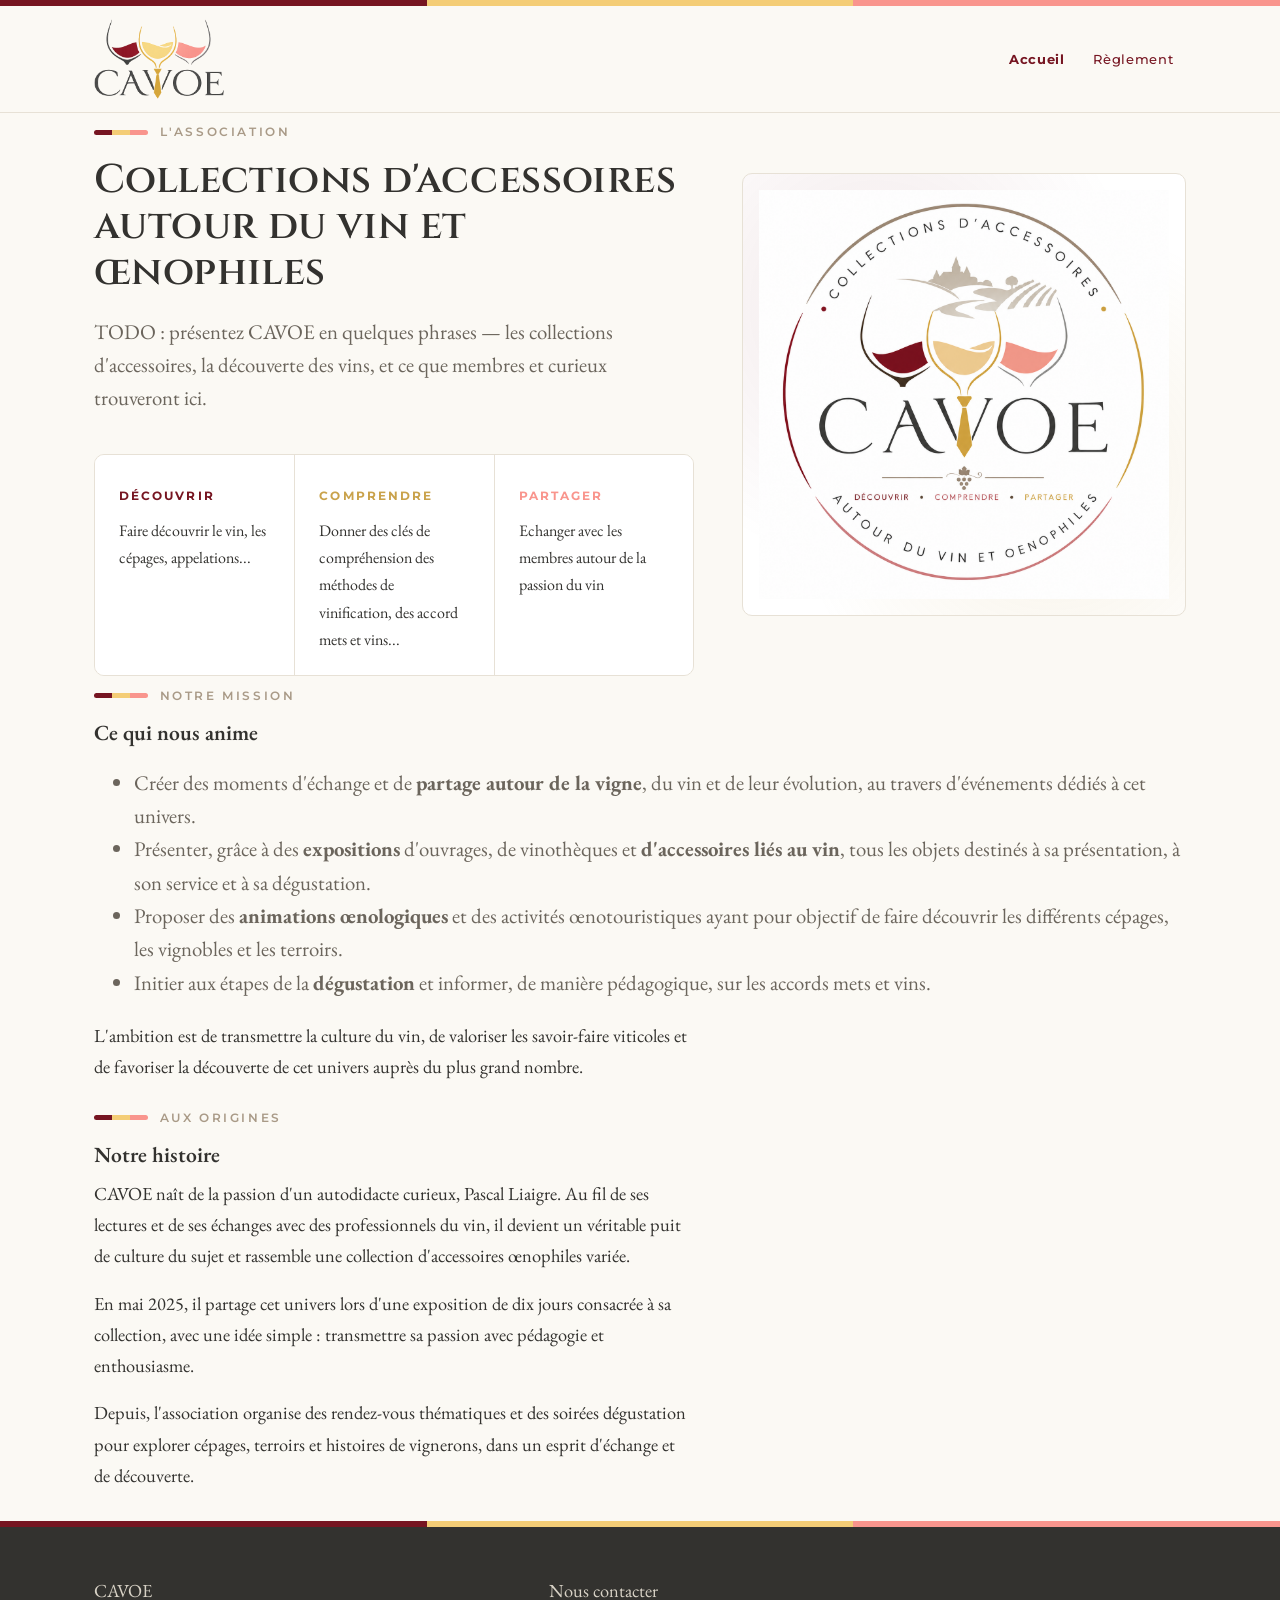
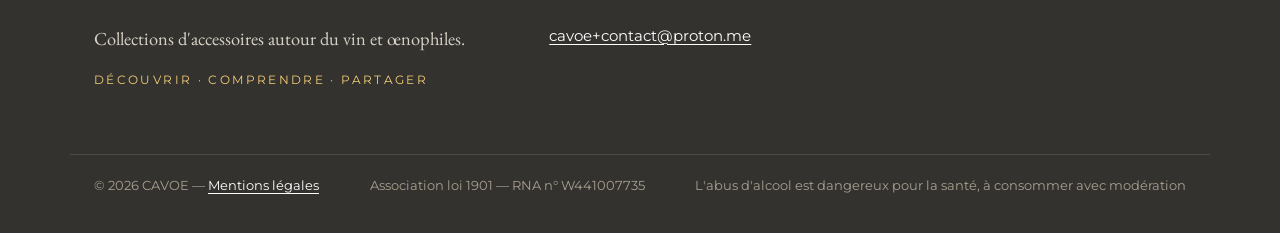
==== index.html @ 1772d5da "Créations pages principales" ====
<!DOCTYPE html>
<html lang="fr">
<head>
    <meta charset="UTF-8">
    <meta name="viewport" content="width=device-width, initial-scale=1.0">
    <!-- TODO : titre affiché dans l'onglet du navigateur -->
    <title>Accueil — CAVOE</title>
    <!-- TODO : description pour Google (150-160 caractères) -->
    <meta name="description" content="TODO : courte description de l'association.">

    <link rel="preconnect" href="https://fonts.googleapis.com">
    <link rel="preconnect" href="https://fonts.gstatic.com" crossorigin>
    <link href="https://fonts.googleapis.com/css2?family=Cinzel:wght@500;600;700&family=EB+Garamond:ital,wght@0,400;0,500;0,600;1,400&family=Montserrat:wght@500;600;700&display=swap" rel="stylesheet">
    <link rel="stylesheet" href="style.css">
</head>
<body>

<!-- En-tête injecté automatiquement (voir script.js) -->
<div id="site-header"></div>

<main>

    <!-- ============================ HERO ============================ -->
    <section class="hero">
        <div class="wrap hero__inner">
            <div>
                <span class="eyebrow">L'association</span>
                <h1>Collections d'accessoires autour du vin et œnophiles</h1>
                <p class="lead">
                    TODO : présentez CAVOE en quelques phrases — les collections
                    d'accessoires, la découverte des vins, et ce que membres et curieux
                    trouveront ici.
                </p>

                <!-- Triptyque de valeur : Découvrir · Comprendre · Partager -->
                <div class="triptych">
                    <div>
                        <span class="k">Découvrir</span>
                        <p>Faire découvrir le vin, les cépages, appelations...</p>
                    </div>
                    <div>
                        <span class="k">Comprendre</span>
                        <p>Donner des clés de compréhension des méthodes de vinification, des accord mets et vins...</p>
                    </div>
                    <div>
                        <span class="k">Partager</span>
                        <p>Echanger avec les membres autour de la passion du vin</p>
                    </div>
                </div>
            </div>
            <div class="hero__media"><img src="assets/logo-cavoe.png" alt=""></div>
        </div>
    </section>

    <!-- ========================= MISSION ========================= -->
    <section class="section">
        <div class="wrap">
            <span class="eyebrow">Notre mission</span>
            <h2>Ce qui nous anime</h2>
            <ul class="lead">
                <li>Créer des moments d'échange et de <strong>partage autour de la vigne</strong>, du vin et de leur évolution, au travers d'événements dédiés à cet univers.</li>
                <li>Présenter, grâce à des <strong>expositions</strong> d'ouvrages, de vinothèques et <strong>d'accessoires liés au vin</strong>, tous les objets destinés à sa présentation, à son service et à sa dégustation.</li>
                <li>Proposer des <strong>animations œnologiques</strong> et des activités œnotouristiques ayant pour objectif de faire découvrir les différents cépages, les vignobles et les terroirs.</li>
                <li>Initier aux étapes de la <strong>dégustation</strong> et informer, de manière pédagogique, sur les accords mets et vins.</li>
            </ul>
            <p>L'ambition est de transmettre la culture du vin, de valoriser les savoir-faire viticoles et de favoriser la découverte de cet univers auprès du plus grand nombre.</p>
        </div>
    </section>

    <!-- ========================= HISTOIRE ========================= -->
    <section class="section">
        <div class="wrap">
            <span class="eyebrow">Aux origines</span>
            <h2>Notre histoire</h2>
            <p>
                CAVOE naît de la passion d'un autodidacte curieux, Pascal Liaigre. Au fil de ses lectures
                et de ses échanges avec des professionnels du vin, il devient un véritable puit de culture du sujet
                et rassemble une collection d'accessoires œnophiles variée.
            </p>
            <p>
                En mai 2025, il partage cet univers lors d'une exposition de dix jours consacrée à sa
                collection, avec une idée simple : transmettre sa passion avec pédagogie et enthousiasme.
            </p>
            <p>
                Depuis, l'association organise des rendez-vous
                thématiques et des soirées dégustation pour explorer cépages, terroirs et histoires de
                vignerons, dans un esprit d'échange et de découverte.
            </p>
        </div>
    </section>

</main>

<div id="site-footer"></div>

<script src="script.js"></script>
</body>
</html>
---- style.css ----
/* =========================================================================
   CAVOE — Collections d'Accessoires autour du Vin Et Œnophiles
   Direction artistique issue du logo : palette des trois vins
   (bordeaux · rosé · blanc doré), serif classique, fond crème.
   -------------------------------------------------------------------------
   Tout part des variables ci-dessous (:root).
   ========================================================================= */

:root {
    /* ---- Couleurs de marque --------------------------------------------- */
    --wine:      #761521;   /* bordeaux — accent principal        */
    --wine-deep: #5c1019;   /* bordeaux foncé (survols)           */
    --rose:      #f9958d;   /* rosé — secondaire                  */
    --gold:      #c9a24b;   /* blanc doré — tertiaire             */
    --gold-soft: #f4cd76;   /* doré clair (décoratif)             */
    --taupe:     #a99a87;   /* greige des coteaux / texte discret */

    --ink:       #33322f;   /* charbon — texte principal          */
    --ink-soft:  #6b655c;   /* texte secondaire                   */
    --bg:        #fbf9f4;   /* crème doux (fond)                  */
    --surface:   #ffffff;   /* cartes, encadrés                   */
    --line:      #e7e1d6;   /* traits, bordures                   */

    --accent:     var(--wine);  /* alias : couleur d'action        */
    --accent-ink: #fdf7ec;      /* texte posé SUR le bordeaux       */

    /* ---- Typographie ---------------------------------------------------- */
    --font-display: "Cinzel", Georgia, serif;              /* titres (capitales romaines) */
    --font-body:    "EB Garamond", Georgia, serif;         /* corps de texte              */
    --font-ui:      "Montserrat", system-ui, sans-serif;   /* labels, boutons, menu       */

    /* ---- Mise en page --------------------------------------------------- */
    --maxw:   1140px;
    --gutter: 1.5rem;
    --radius: 10px;
    --shadow: 0 1px 2px rgba(51,50,47,.05), 0 10px 30px rgba(51,50,47,.07);

    /* Dégradé « trois vins » — motif signature */
    --triad: linear-gradient(90deg, var(--wine) 0 33.33%, var(--gold-soft) 33.33% 66.66%, var(--rose) 66.66% 100%);
}

/* -------------------------------------------------------------------------
   Base
   ------------------------------------------------------------------------- */
*, *::before, *::after { box-sizing: border-box; }
html { scroll-behavior: smooth; }

body {
    margin: 0;
    font-family: var(--font-body);
    font-size: 1.15rem;
    line-height: 1.7;
    color: var(--ink);
    background: var(--bg);
    -webkit-font-smoothing: antialiased;
}

h1, h2, h3, h4 {
    font-family: var(--font-display);
    line-height: 1.15;
    color: var(--ink);
    font-weight: 600;
    margin: 0 0 .5em;
}
h1 { font-size: clamp(1.7rem, 3.2vw, 2.5rem); letter-spacing: .01em; }
h2 { font-size: 1.35rem; font-family: var(--font-body); font-weight: 600; }
h3 { font-size: 1.0rem; font-family: var(--font-body); font-weight: 400; }

p { margin: 0 0 1rem; max-width: 66ch; }

a { color: var(--wine); text-decoration-thickness: 1px; text-underline-offset: 3px; }
a:hover { color: var(--ink); }

img { max-width: 100%; height: auto; display: block; }

:focus-visible { outline: 3px solid var(--gold); outline-offset: 2px; border-radius: 3px; }

/* -------------------------------------------------------------------------
   Structure
   ------------------------------------------------------------------------- */
.wrap { width: 100%; max-width: var(--maxw); margin-inline: auto; padding-inline: var(--gutter); }

.section { padding-block: clamp(3rem, 0, 5.5rem); }
.section--tint { background: var(--surface); border-block: 1px solid var(--line); }

/* Étiquette « eyebrow » — porte le motif tricolore des trois vins */
.eyebrow {
    display: inline-flex; align-items: center; gap: .7rem;
    font-family: var(--font-ui);
    font-size: .74rem;
    font-weight: 600;
    letter-spacing: .22em;
    text-transform: uppercase;
    color: var(--taupe);
    margin-bottom: .9rem;
}
.eyebrow::before {
    content: "";
    width: 3.4rem; height: 5px; border-radius: 3px;
    background: var(--triad);
}

.lead {
    font-size: 1.3rem; line-height: 1.6;
    color: var(--ink-soft);
}

/* Boutons */
.btn {
    display: inline-block;
    font-family: var(--font-ui);
    font-weight: 600; font-size: .82rem;
    letter-spacing: .1em; text-transform: uppercase;
    padding: .8rem 1.5rem;
    border-radius: 2px;              /* coins nets, plus « étiquette de vin » */
    border: 1.5px solid transparent;
    cursor: pointer;
    transition: transform .12s ease, background .2s ease, color .2s ease;
    text-decoration: none;
}
.btn:hover { transform: translateY(-2px); }
.btn--primary { background: var(--wine); color: var(--accent-ink); }
.btn--primary:hover { background: var(--wine-deep); color: var(--accent-ink); }
.btn--ghost { background: transparent; color: var(--ink); border-color: var(--ink); }
.btn--ghost:hover { background: var(--ink); color: var(--bg); }

/* Grilles */
.grid { display: grid; gap: 1.5rem; }
.grid--3 { grid-template-columns: repeat(3, 1fr); }
.grid--2 { grid-template-columns: repeat(2, 1fr); }

.card {
    background: var(--surface);
    border: 1px solid var(--line);
    border-radius: var(--radius);
    padding: 1.75rem;
    box-shadow: var(--shadow);
    position: relative;
}
/* filet doré en haut de carte, discret */
.card::before {
    content: ""; position: absolute; inset: 0 0 auto 0; height: 3px;
    border-radius: var(--radius) var(--radius) 0 0;
    background: var(--gold-soft); opacity: .0; transition: opacity .2s;
}
.card:hover::before { opacity: 1; }
.card h3 { margin-top: .25rem; }
.card p:last-child { margin-bottom: 0; }

/* Marqueur d'aide « à compléter » */
.todo {
    display: inline-block;
    font-family: var(--font-ui);
    font-size: .72rem; font-weight: 600; letter-spacing: .04em;
    color: var(--wine);
    background: #f6e7e4;
    border: 1px dashed var(--rose);
    border-radius: 4px; padding: .15rem .55rem;
}

/* -------------------------------------------------------------------------
   En-tête / navigation
   ------------------------------------------------------------------------- */
.site-header {
    position: sticky; top: 0; z-index: 50;
    background: color-mix(in srgb, var(--bg) 90%, transparent);
    backdrop-filter: blur(8px);
    border-bottom: 1px solid var(--line);
}
.site-header::before { content: ""; display: block; height: 6px; background: var(--triad); }

.nav { display: flex; align-items: center; justify-content: space-between; gap: 1rem; padding-block: .8rem; }

.brand { display: flex; align-items: center; gap: .7rem; text-decoration: none; }
.brand img { height: 80px }
.brand__name {
    font-family: var(--font-display); font-weight: 700; font-size: 1.4rem;
    letter-spacing: .14em; color: var(--ink);
}

.nav__links { display: flex; align-items: center; gap: .2rem; list-style: none; margin: 0; padding: 0; }
.nav__links a {
    display: block;
    font-family: var(--font-ui); font-size: .82rem; font-weight: 500;
    letter-spacing: .05em;
    text-decoration: none;
    padding: .5rem .8rem; border-radius: 4px;
}
.nav__links a:hover { color: var(--wine); }
.nav__links a[aria-current="page"] { color: var(--wine); font-weight: 700; }
.nav__cta { margin-left: .5rem; }

.nav__toggle {
    display: none;
    font-family: var(--font-ui); font-size: .8rem; letter-spacing: .08em;
    background: transparent; border: 1px solid var(--line);
    border-radius: 4px; padding: .55rem .8rem; cursor: pointer; color: var(--ink);
}

/* -------------------------------------------------------------------------
   Hero
   ------------------------------------------------------------------------- */
.hero__inner { display: grid; grid-template-columns: 1.15fr .85fr; gap: 3rem; align-items: center; }
.hero__actions { display: flex; flex-wrap: wrap; gap: .8rem; margin-top: 1.8rem; }
.hero__media {
    aspect-ratio: 4 / 3;
    background:
            radial-gradient(circle at 30% 30%, rgba(118,21,33,.10), transparent 60%),
            radial-gradient(circle at 70% 70%, rgba(201,162,75,.14), transparent 60%),
            var(--surface);
    border: 1px solid var(--line);
    border-radius: var(--radius);
    display: grid; place-items: center; text-align: center; padding: 1rem;
    color: var(--ink-soft);
}

/* Triptyque Découvrir · Comprendre · Partager */
.triptych { display: grid; grid-template-columns: repeat(3, 1fr); gap: 0; margin-top: 2.5rem; border: 1px solid var(--line); border-radius: var(--radius); overflow: hidden; }
.triptych > div { padding: 1.4rem 1.5rem; background: var(--surface); border-left: 1px solid var(--line); }
.triptych > div:first-child { border-left: 0; }
.triptych .k {
    font-family: var(--font-ui); font-size: .72rem; font-weight: 700;
    letter-spacing: .18em; text-transform: uppercase;
}
.triptych > div:nth-child(1) .k { color: var(--wine); }
.triptych > div:nth-child(2) .k { color: var(--gold); }
.triptych > div:nth-child(3) .k { color: var(--rose); }
.triptych p { margin: .5rem 0 0; font-size: 1rem; }

/* Bandeau de chiffres clés */
.stats { display: grid; grid-template-columns: repeat(3, 1fr); gap: 1.5rem; }
.stat__num { font-family: var(--font-display); font-size: 2.8rem; font-weight: 700; color: var(--wine); }
.stat__label { font-family: var(--font-ui); font-size: .78rem; letter-spacing: .12em; text-transform: uppercase; color: var(--ink-soft); }

/* -------------------------------------------------------------------------
   En-tête de page interne
   ------------------------------------------------------------------------- */
.page-head { padding-block: clamp(2.5rem, 3vw, 4rem) 0; }
.page-head p.lead { margin-top: .5rem; }
.crumbs { font-family: var(--font-ui); font-size: .8rem; letter-spacing: .06em; color: var(--taupe); margin-bottom: 1rem; text-transform: uppercase; }
.crumbs a { color: var(--taupe); }

/* -------------------------------------------------------------------------
   Actualités / agenda
   ------------------------------------------------------------------------- */
.news { list-style: none; margin: 0; padding: 0; display: grid; gap: 1rem; }
.news__item {
    display: grid; grid-template-columns: 130px 1fr; gap: 1.5rem;
    padding: 1.4rem; background: var(--surface);
    border: 1px solid var(--line); border-radius: var(--radius);
}
.news__date { font-family: var(--font-display); font-weight: 700; color: var(--wine); }
.news__item h3 { margin: 0 0 .35rem; }

/* -------------------------------------------------------------------------
   Formulaires
   ------------------------------------------------------------------------- */
.form { display: grid; gap: 1.1rem; max-width: 560px; }
.field { display: grid; gap: .35rem; }
.field label { font-family: var(--font-ui); font-weight: 600; font-size: .82rem; letter-spacing: .04em; }
.field input, .field textarea, .field select {
    font-family: var(--font-body); font-size: 1.05rem;
    padding: .7rem .85rem;
    border: 1px solid var(--line); border-radius: 6px;
    background: var(--surface); color: var(--ink);
}
.field input:focus, .field textarea:focus, .field select:focus { border-color: var(--wine); outline: none; }
.field textarea { min-height: 130px; resize: vertical; }
.field--hint { font-family: var(--font-ui); font-size: .8rem; color: var(--ink-soft); }

/* Encadré de mise en garde (règlement, avertissements) */
.notice {
    border-left: 4px solid var(--wine);
    background: #f6ecec;
    padding: 1.1rem 1.35rem;
    border-radius: 0 var(--radius) var(--radius) 0;
    margin: 1.6rem 0;
}
.notice p:last-child { margin-bottom: 0; }
.notice--gold { border-left-color: var(--gold); background: #fbf3df; }

/* Articles de règlement */
.article { margin-top: 2.5rem; }
.article > h2 { padding-bottom: .4rem; border-bottom: 1px solid var(--line); }

/* -------------------------------------------------------------------------
   Pied de page
   ------------------------------------------------------------------------- */
.site-footer { background: var(--ink); color: #d8d2c6; margin-top: 30px }
.site-footer::before { content: ""; display: block; height: 6px; background: var(--triad); }
.site-footer a { color: #fff; }
.footer__grid { display: grid; grid-template-columns: 1.4fr 1fr 1fr; gap: 2rem; padding-block: 3rem; }
.footer__grid h4 { color: #fff; font-family: var(--font-ui); font-size: .78rem; letter-spacing: .14em; text-transform: uppercase; }
.footer__grid ul { list-style: none; margin: 0; padding: 0; display: grid; gap: .4rem; font-family: var(--font-ui); font-size: .95rem; }
.footer__tagline { font-family: var(--font-ui); font-size: .74rem; letter-spacing: .2em; text-transform: uppercase; color: var(--gold-soft); margin-top: .6rem; }
.footer__bottom {
    border-top: 1px solid rgba(255,255,255,.12);
    padding-block: 1.25rem; font-family: var(--font-ui); font-size: .8rem; color: #a89f90;
    display: flex; flex-wrap: wrap; gap: .5rem 1.5rem; justify-content: space-between;
}

/* -------------------------------------------------------------------------
   Responsive
   ------------------------------------------------------------------------- */
@media (max-width: 860px) {
    .hero__inner { grid-template-columns: 1fr; }
    .hero__media { order: -1; }
    .grid--3, .grid--2, .stats, .footer__grid, .triptych { grid-template-columns: 1fr; }
    .triptych > div { border-left: 0; border-top: 1px solid var(--line); }
    .triptych > div:first-child { border-top: 0; }
    .news__item { grid-template-columns: 1fr; gap: .4rem; }

    .nav__toggle { display: inline-block; }
    .nav__links {
        position: absolute; inset: 100% 0 auto 0;
        flex-direction: column; align-items: stretch; gap: 0;
        background: var(--surface); border-bottom: 1px solid var(--line);
        padding: .5rem var(--gutter) 1rem; display: none;
    }
    .nav__links.is-open { display: flex; }
    .nav__cta { margin: .5rem 0 0; }
}

@media (prefers-reduced-motion: reduce) {
    * { animation: none !important; transition: none !important; scroll-behavior: auto !important; }
}
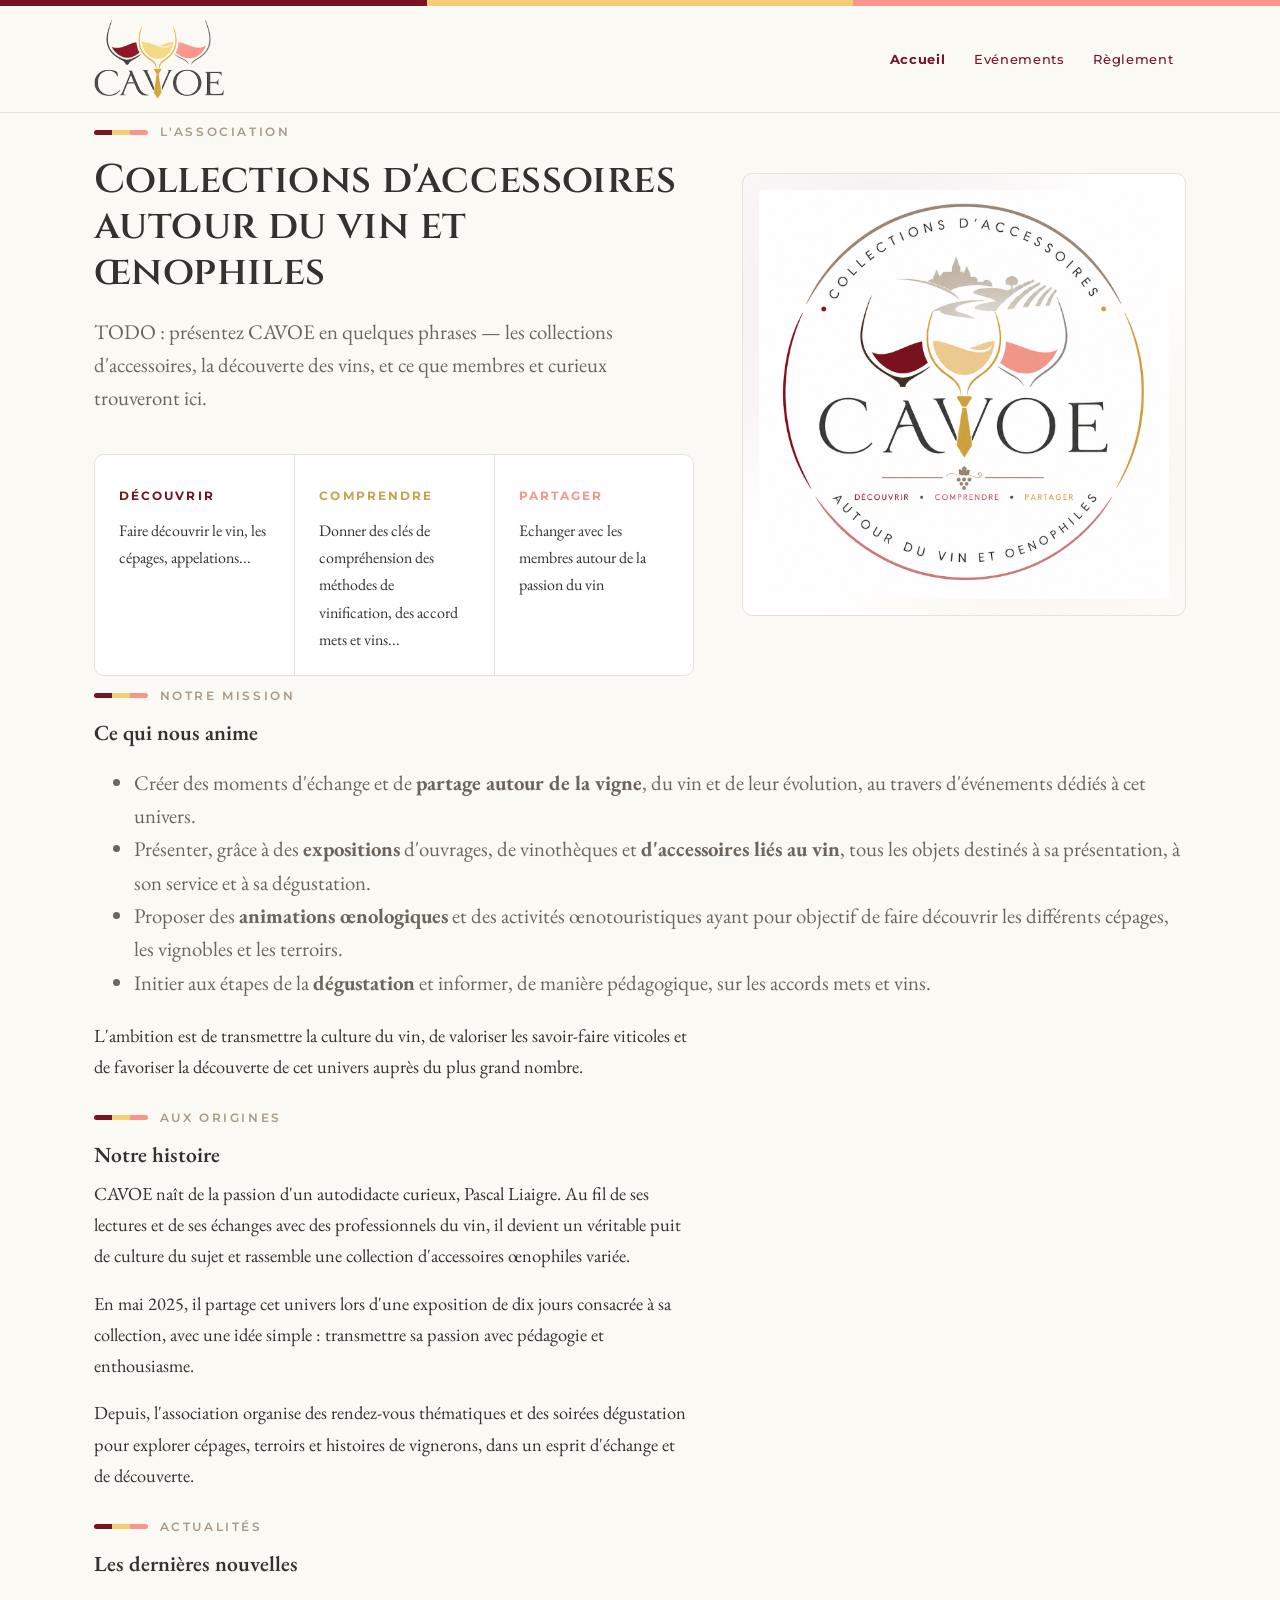
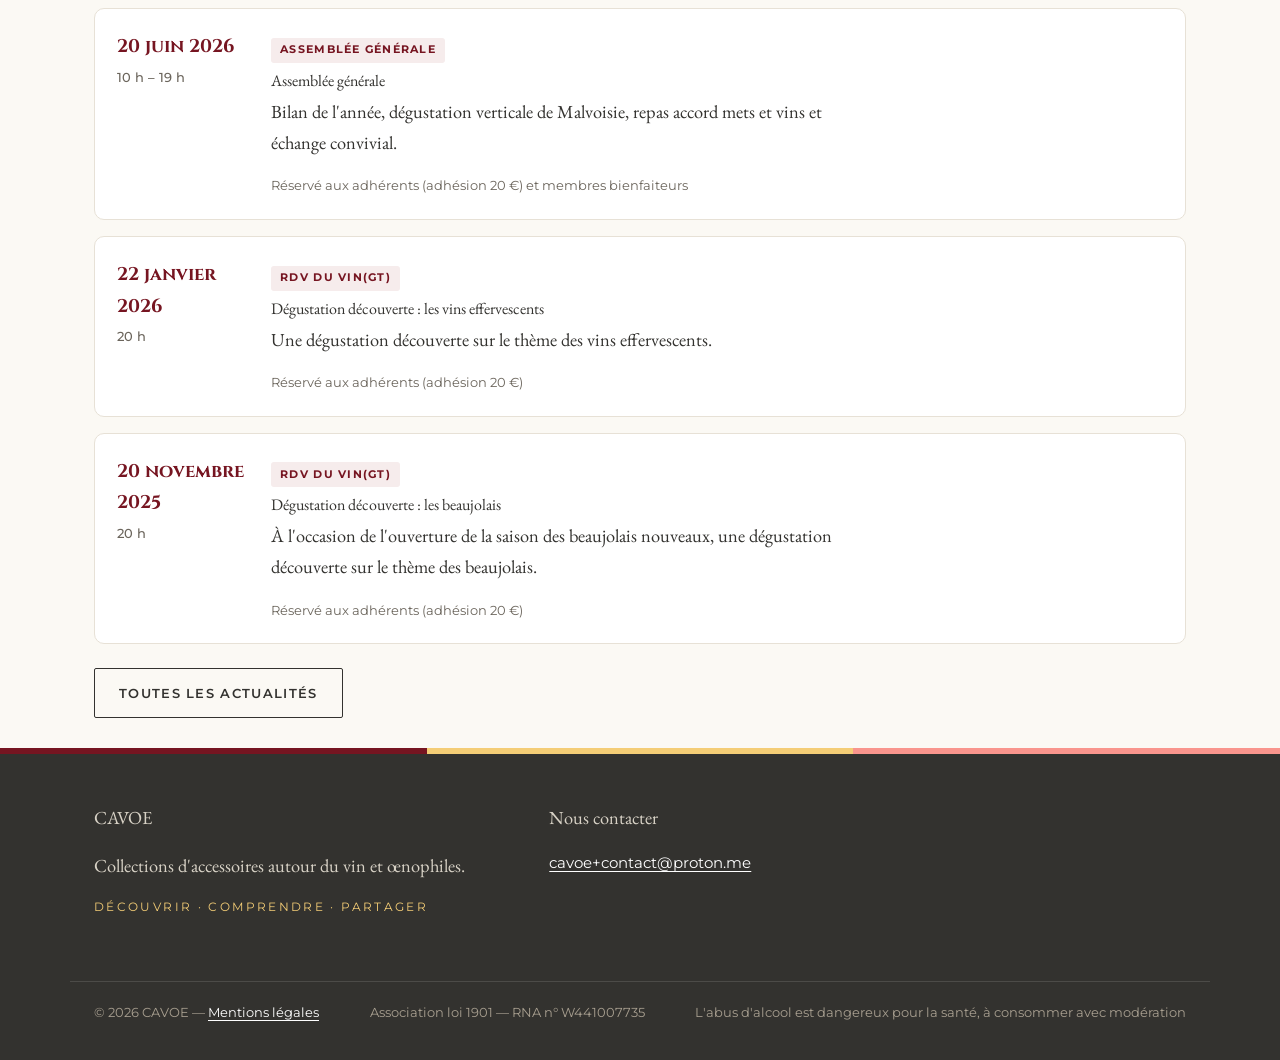
==== commit af398d8c: "Ajout page évennement de l'assos" ====
--- a/index.html
+++ b/index.html
@@ -89,10 +89,22 @@
         </div>
     </section>
 
+    <!-- ==================== DERNIÈRES ACTUS ==================== -->
+    <section class="section">
+        <div class="wrap">
+            <span class="eyebrow">Actualités</span>
+            <h2>Les dernières nouvelles</h2>
+            <ul class="news" id="home-events" style="margin-top:2rem;"></ul>
+            <p style="margin-top:1.5rem;">
+                <a class="btn btn--ghost" href="evennements.html">Toutes les actualités</a>
+            </p>
+        </div>
+    </section>
 </main>
 
 <div id="site-footer"></div>
 
-<script src="script.js"></script>
+<script src="scripts/script.js"></script>
+<script src="scripts/events.js"></script>
 </body>
 </html>
--- a/style.css
+++ b/style.css
@@ -81,7 +81,6 @@
 .wrap { width: 100%; max-width: var(--maxw); margin-inline: auto; padding-inline: var(--gutter); }
 
 .section { padding-block: clamp(3rem, 0, 5.5rem); }
-.section--tint { background: var(--surface); border-block: 1px solid var(--line); }
 
 /* Étiquette « eyebrow » — porte le motif tricolore des trois vins */
 .eyebrow {
@@ -251,6 +250,15 @@
 }
 .news__date { font-family: var(--font-display); font-weight: 700; color: var(--wine); }
 .news__item h3 { margin: 0 0 .35rem; }
+.event-time { display: block; margin-top: .2rem; font-family: var(--font-ui); font-size: .82rem; font-weight: 500; color: var(--ink-soft); }
+.event-meta { font-family: var(--font-ui); font-size: .82rem; color: var(--ink-soft); margin: .4rem 0 0; }
+.tag {
+    display: inline-block;
+    font-family: var(--font-ui); font-size: .66rem; font-weight: 700;
+    letter-spacing: .12em; text-transform: uppercase;
+    color: var(--wine); background: #f6ecec;
+    border-radius: 3px; padding: .22rem .55rem; margin-bottom: .55rem;
+}
 
 /* -------------------------------------------------------------------------
    Formulaires
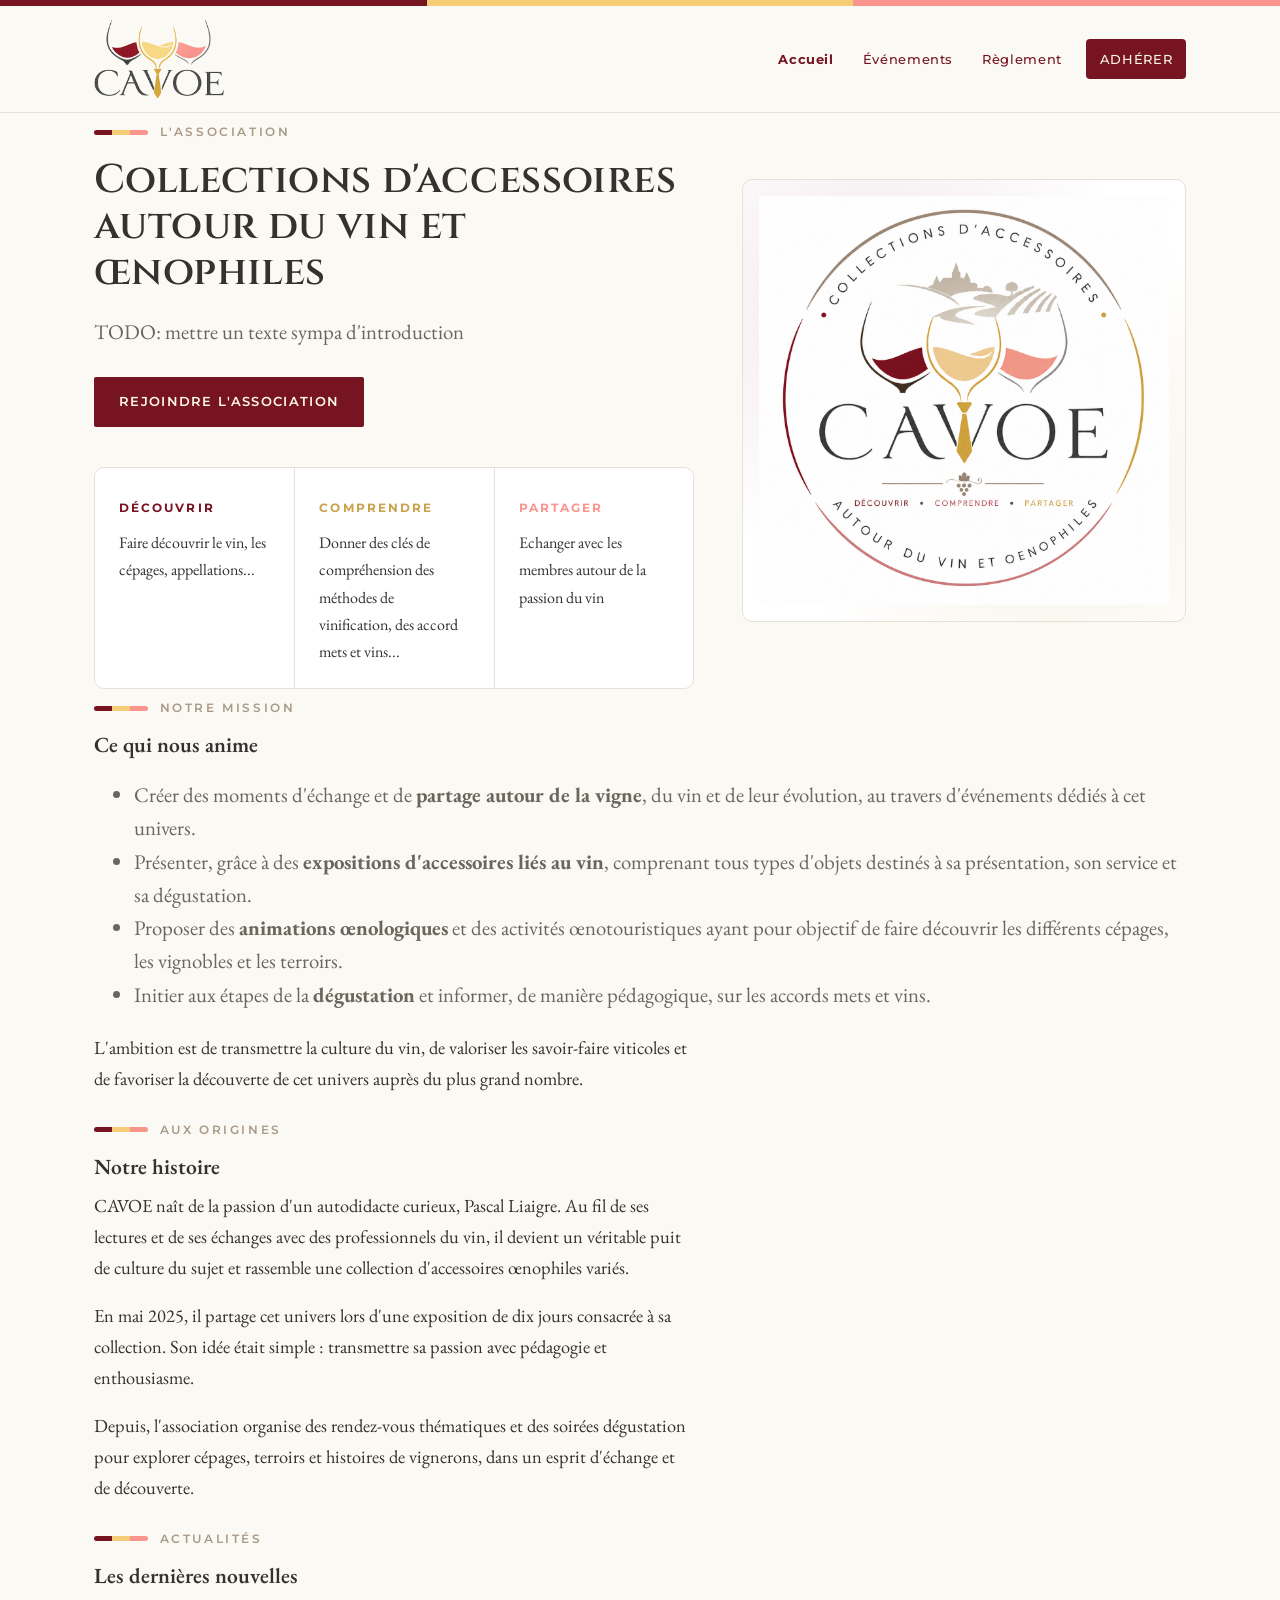
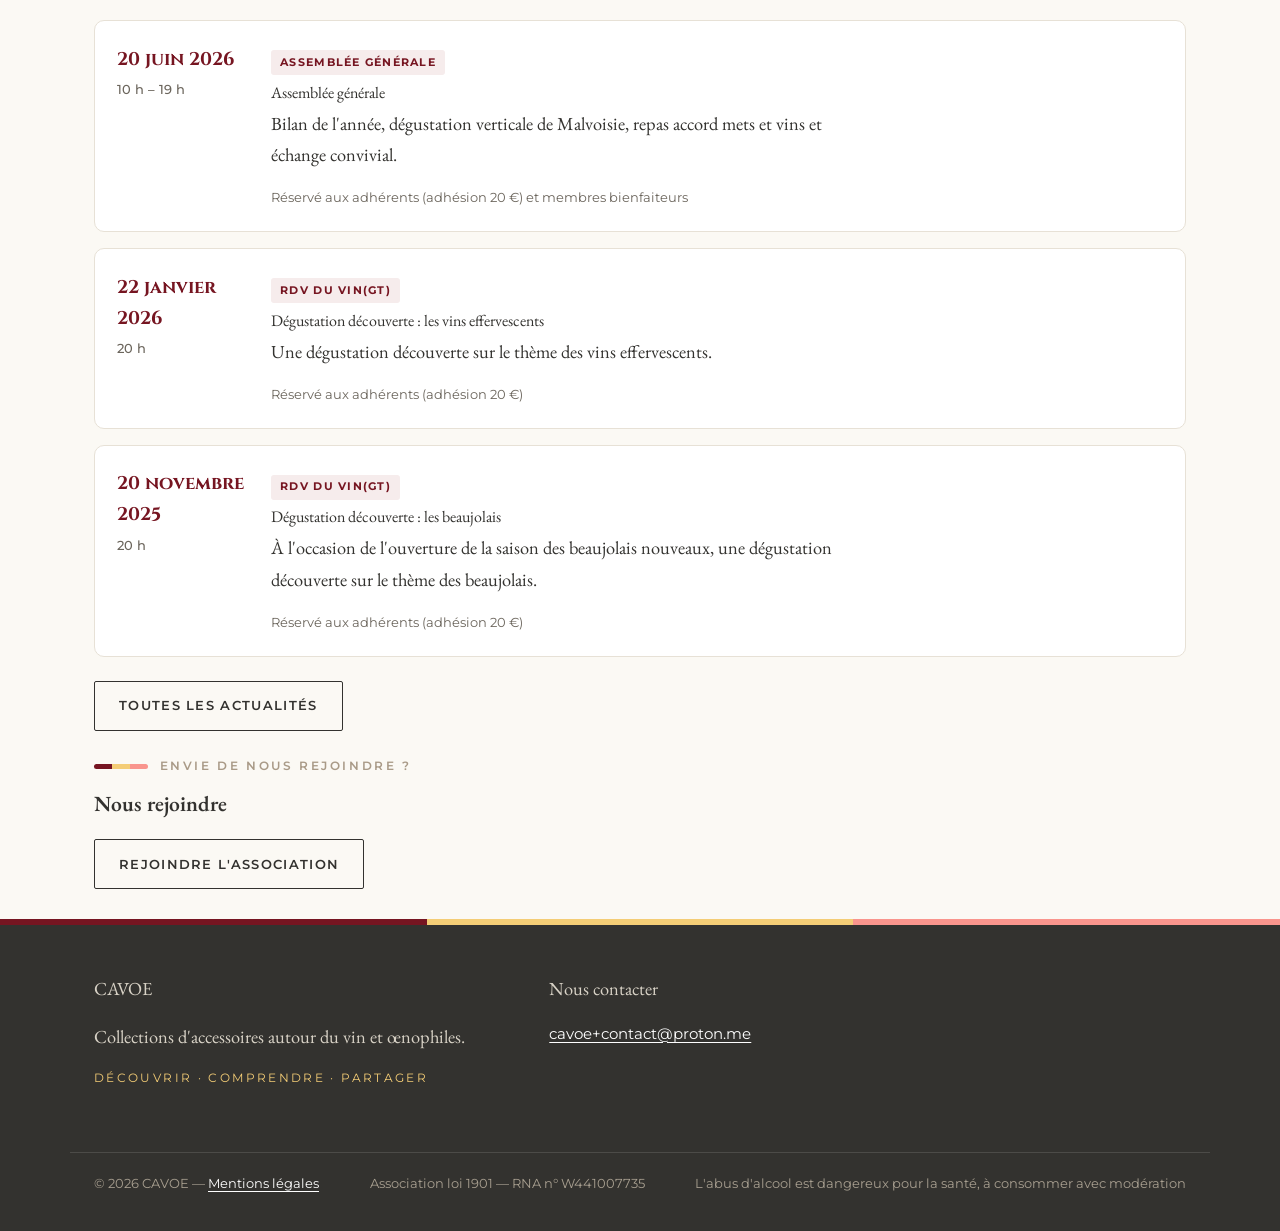
==== commit cf25068e: "WIP: ajout adhésions" ====
--- a/index.html
+++ b/index.html
@@ -3,9 +3,7 @@
 <head>
     <meta charset="UTF-8">
     <meta name="viewport" content="width=device-width, initial-scale=1.0">
-    <!-- TODO : titre affiché dans l'onglet du navigateur -->
     <title>Accueil — CAVOE</title>
-    <!-- TODO : description pour Google (150-160 caractères) -->
     <meta name="description" content="TODO : courte description de l'association.">
 
     <link rel="preconnect" href="https://fonts.googleapis.com">
@@ -24,19 +22,20 @@
     <section class="hero">
         <div class="wrap hero__inner">
             <div>
-                <span class="eyebrow">L'association</span>
+                <p class="eyebrow">L'association</p>
                 <h1>Collections d'accessoires autour du vin et œnophiles</h1>
                 <p class="lead">
-                    TODO : présentez CAVOE en quelques phrases — les collections
-                    d'accessoires, la découverte des vins, et ce que membres et curieux
-                    trouveront ici.
+                    TODO: mettre un texte sympa d'introduction
                 </p>
+                <div class="hero__actions">
+                    <a class="btn btn--primary" href="adherer.html">Rejoindre l'association</a>
+                </div>
 
                 <!-- Triptyque de valeur : Découvrir · Comprendre · Partager -->
                 <div class="triptych">
                     <div>
                         <span class="k">Découvrir</span>
-                        <p>Faire découvrir le vin, les cépages, appelations...</p>
+                        <p>Faire découvrir le vin, les cépages, appellations...</p>
                     </div>
                     <div>
                         <span class="k">Comprendre</span>
@@ -55,11 +54,11 @@
     <!-- ========================= MISSION ========================= -->
     <section class="section">
         <div class="wrap">
-            <span class="eyebrow">Notre mission</span>
+            <p class="eyebrow">Notre mission</p>
             <h2>Ce qui nous anime</h2>
             <ul class="lead">
                 <li>Créer des moments d'échange et de <strong>partage autour de la vigne</strong>, du vin et de leur évolution, au travers d'événements dédiés à cet univers.</li>
-                <li>Présenter, grâce à des <strong>expositions</strong> d'ouvrages, de vinothèques et <strong>d'accessoires liés au vin</strong>, tous les objets destinés à sa présentation, à son service et à sa dégustation.</li>
+                <li>Présenter, grâce à des <strong>expositions d'accessoires liés au vin</strong>, comprenant tous types d'objets destinés à sa présentation, son service et sa dégustation.</li>
                 <li>Proposer des <strong>animations œnologiques</strong> et des activités œnotouristiques ayant pour objectif de faire découvrir les différents cépages, les vignobles et les terroirs.</li>
                 <li>Initier aux étapes de la <strong>dégustation</strong> et informer, de manière pédagogique, sur les accords mets et vins.</li>
             </ul>
@@ -70,16 +69,16 @@
     <!-- ========================= HISTOIRE ========================= -->
     <section class="section">
         <div class="wrap">
-            <span class="eyebrow">Aux origines</span>
+            <p class="eyebrow">Aux origines</p>
             <h2>Notre histoire</h2>
             <p>
                 CAVOE naît de la passion d'un autodidacte curieux, Pascal Liaigre. Au fil de ses lectures
                 et de ses échanges avec des professionnels du vin, il devient un véritable puit de culture du sujet
-                et rassemble une collection d'accessoires œnophiles variée.
+                et rassemble une collection d'accessoires œnophiles variés.
             </p>
             <p>
                 En mai 2025, il partage cet univers lors d'une exposition de dix jours consacrée à sa
-                collection, avec une idée simple : transmettre sa passion avec pédagogie et enthousiasme.
+                collection. Son idée était simple : transmettre sa passion avec pédagogie et enthousiasme.
             </p>
             <p>
                 Depuis, l'association organise des rendez-vous
@@ -92,14 +91,26 @@
     <!-- ==================== DERNIÈRES ACTUS ==================== -->
     <section class="section">
         <div class="wrap">
-            <span class="eyebrow">Actualités</span>
+            <p class="eyebrow">Actualités</p>
             <h2>Les dernières nouvelles</h2>
             <ul class="news" id="home-events" style="margin-top:2rem;"></ul>
             <p style="margin-top:1.5rem;">
-                <a class="btn btn--ghost" href="evennements.html">Toutes les actualités</a>
+                <a class="btn btn--ghost" href="evenements.html">Toutes les actualités</a>
             </p>
         </div>
     </section>
+
+    <!-- ==================== ADHERER ==================== -->
+    <section class="section">
+        <div class="wrap">
+            <span class="eyebrow">Envie de nous rejoindre ?</span>
+            <h2>Nous rejoindre</h2>
+            <p style="margin-top:1.5rem;">
+                <a class="btn btn--ghost" href="adherer.html">Rejoindre l'association</a>
+            </p>
+        </div>
+    </section>
+
 </main>
 
 <div id="site-footer"></div>
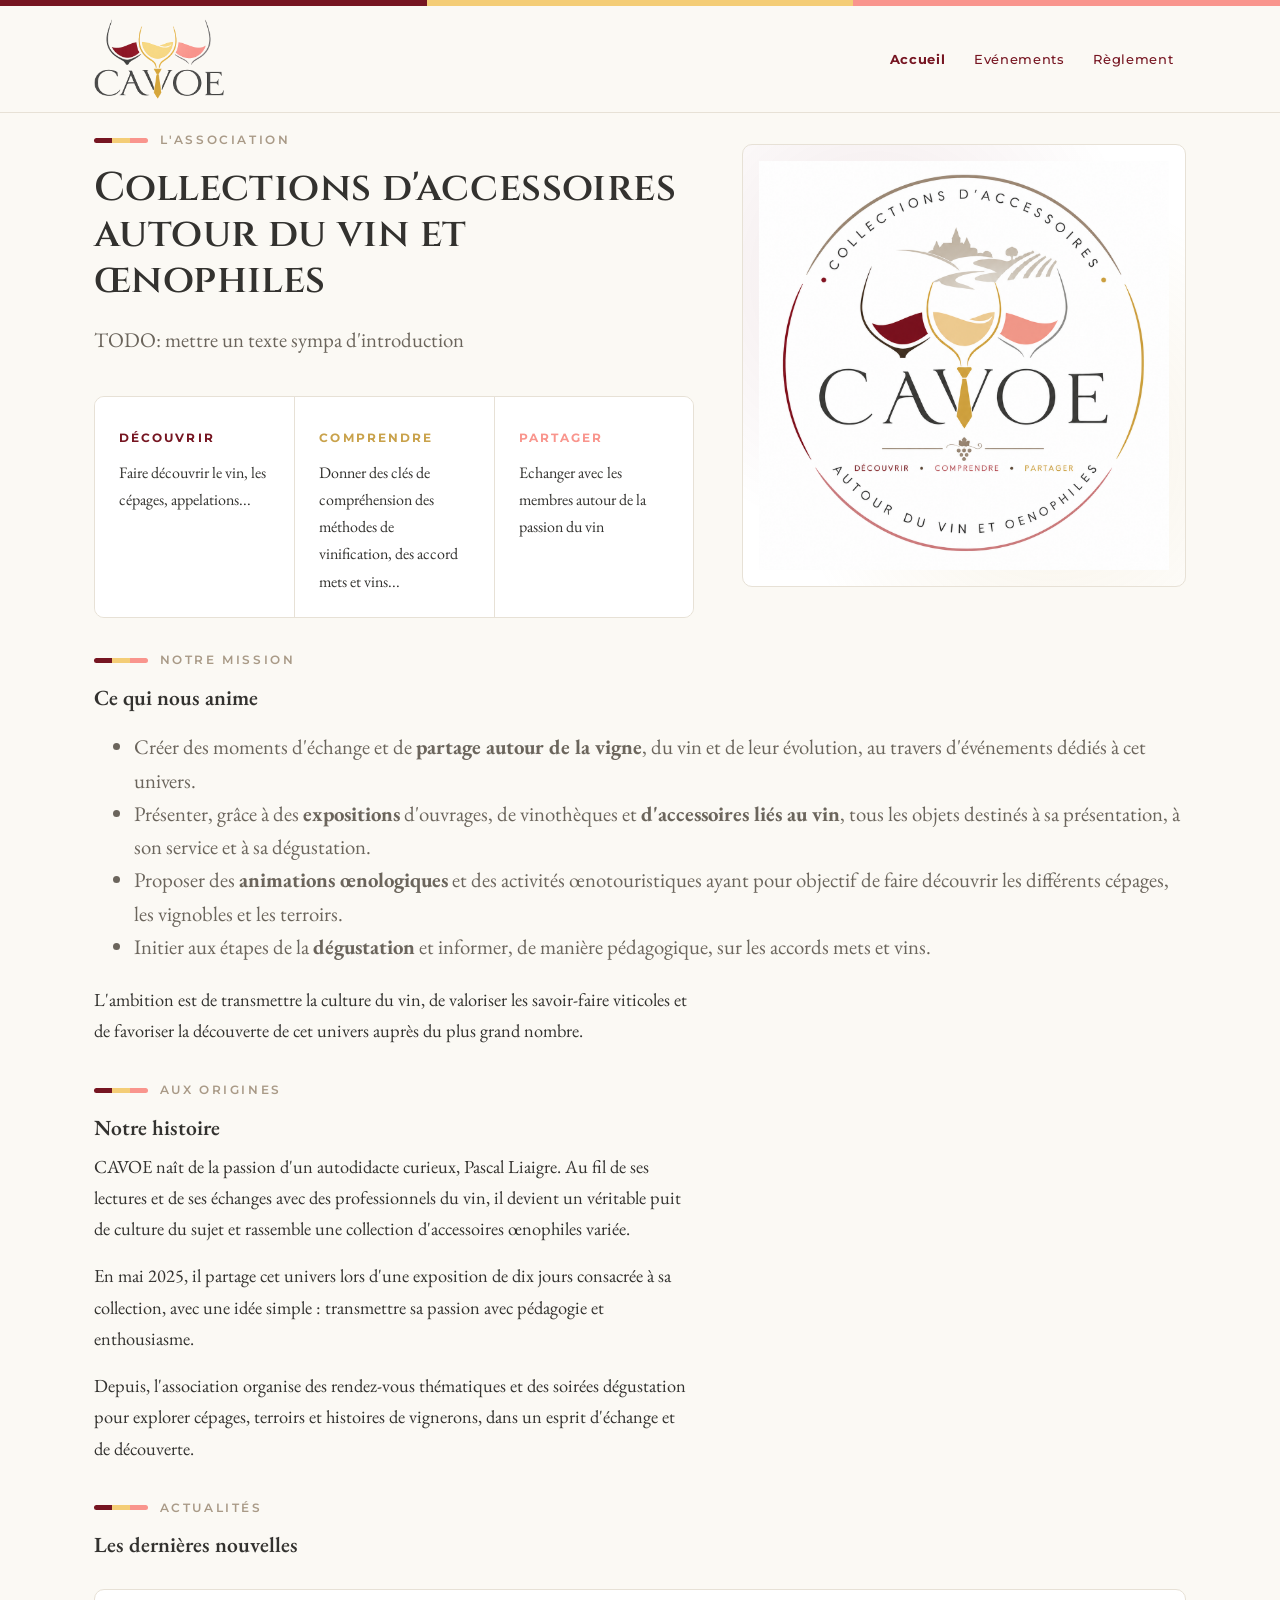
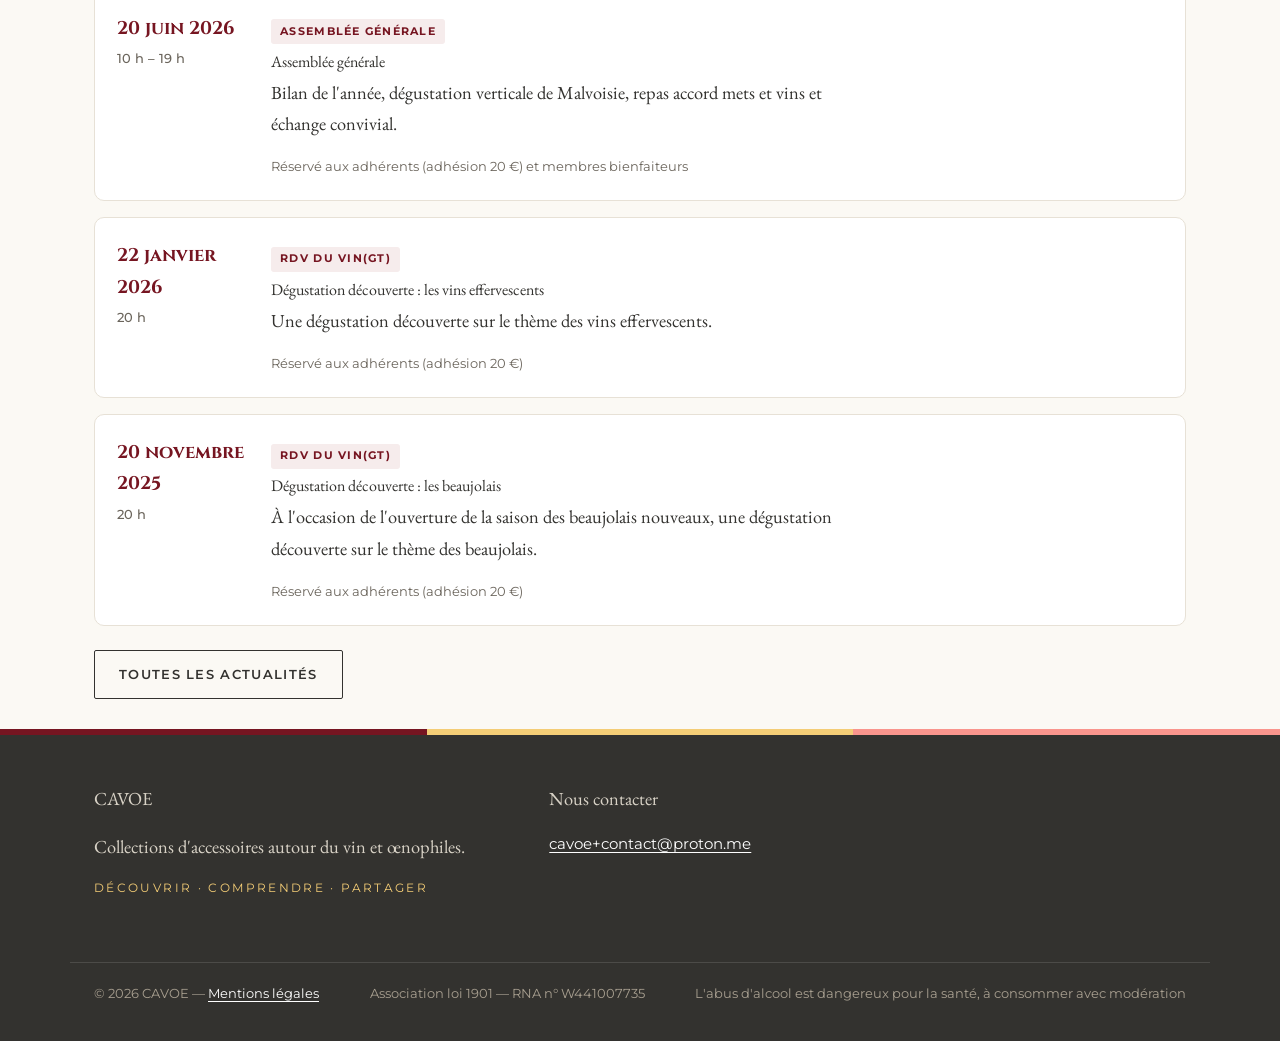
==== commit dd20871d: "DEL: suppression des todos traités" ====
--- a/index.html
+++ b/index.html
@@ -22,20 +22,17 @@
     <section class="hero">
         <div class="wrap hero__inner">
             <div>
-                <p class="eyebrow">L'association</p>
+                <span class="eyebrow">L'association</span>
                 <h1>Collections d'accessoires autour du vin et œnophiles</h1>
                 <p class="lead">
                     TODO: mettre un texte sympa d'introduction
                 </p>
-                <div class="hero__actions">
-                    <a class="btn btn--primary" href="adherer.html">Rejoindre l'association</a>
-                </div>
 
                 <!-- Triptyque de valeur : Découvrir · Comprendre · Partager -->
                 <div class="triptych">
                     <div>
                         <span class="k">Découvrir</span>
-                        <p>Faire découvrir le vin, les cépages, appellations...</p>
+                        <p>Faire découvrir le vin, les cépages, appelations...</p>
                     </div>
                     <div>
                         <span class="k">Comprendre</span>
@@ -54,11 +51,11 @@
     <!-- ========================= MISSION ========================= -->
     <section class="section">
         <div class="wrap">
-            <p class="eyebrow">Notre mission</p>
+            <span class="eyebrow">Notre mission</span>
             <h2>Ce qui nous anime</h2>
             <ul class="lead">
                 <li>Créer des moments d'échange et de <strong>partage autour de la vigne</strong>, du vin et de leur évolution, au travers d'événements dédiés à cet univers.</li>
-                <li>Présenter, grâce à des <strong>expositions d'accessoires liés au vin</strong>, comprenant tous types d'objets destinés à sa présentation, son service et sa dégustation.</li>
+                <li>Présenter, grâce à des <strong>expositions</strong> d'ouvrages, de vinothèques et <strong>d'accessoires liés au vin</strong>, tous les objets destinés à sa présentation, à son service et à sa dégustation.</li>
                 <li>Proposer des <strong>animations œnologiques</strong> et des activités œnotouristiques ayant pour objectif de faire découvrir les différents cépages, les vignobles et les terroirs.</li>
                 <li>Initier aux étapes de la <strong>dégustation</strong> et informer, de manière pédagogique, sur les accords mets et vins.</li>
             </ul>
@@ -69,16 +66,16 @@
     <!-- ========================= HISTOIRE ========================= -->
     <section class="section">
         <div class="wrap">
-            <p class="eyebrow">Aux origines</p>
+            <span class="eyebrow">Aux origines</span>
             <h2>Notre histoire</h2>
             <p>
                 CAVOE naît de la passion d'un autodidacte curieux, Pascal Liaigre. Au fil de ses lectures
                 et de ses échanges avec des professionnels du vin, il devient un véritable puit de culture du sujet
-                et rassemble une collection d'accessoires œnophiles variés.
+                et rassemble une collection d'accessoires œnophiles variée.
             </p>
             <p>
                 En mai 2025, il partage cet univers lors d'une exposition de dix jours consacrée à sa
-                collection. Son idée était simple : transmettre sa passion avec pédagogie et enthousiasme.
+                collection, avec une idée simple : transmettre sa passion avec pédagogie et enthousiasme.
             </p>
             <p>
                 Depuis, l'association organise des rendez-vous
@@ -91,26 +88,14 @@
     <!-- ==================== DERNIÈRES ACTUS ==================== -->
     <section class="section">
         <div class="wrap">
-            <p class="eyebrow">Actualités</p>
+            <span class="eyebrow">Actualités</span>
             <h2>Les dernières nouvelles</h2>
             <ul class="news" id="home-events" style="margin-top:2rem;"></ul>
             <p style="margin-top:1.5rem;">
-                <a class="btn btn--ghost" href="evenements.html">Toutes les actualités</a>
+                <a class="btn btn--ghost" href="evennements.html">Toutes les actualités</a>
             </p>
         </div>
     </section>
-
-    <!-- ==================== ADHERER ==================== -->
-    <section class="section">
-        <div class="wrap">
-            <span class="eyebrow">Envie de nous rejoindre ?</span>
-            <h2>Nous rejoindre</h2>
-            <p style="margin-top:1.5rem;">
-                <a class="btn btn--ghost" href="adherer.html">Rejoindre l'association</a>
-            </p>
-        </div>
-    </section>
-
 </main>
 
 <div id="site-footer"></div>
--- a/style.css
+++ b/style.css
@@ -80,7 +80,9 @@
    ------------------------------------------------------------------------- */
 .wrap { width: 100%; max-width: var(--maxw); margin-inline: auto; padding-inline: var(--gutter); }
 
-.section { padding-block: clamp(3rem, 0, 5.5rem); }
+.section, .hero {
+    margin-bottom: .9rem;
+}
 
 /* Étiquette « eyebrow » — porte le motif tricolore des trois vins */
 .eyebrow {
@@ -92,6 +94,7 @@
     text-transform: uppercase;
     color: var(--taupe);
     margin-bottom: .9rem;
+    margin-top: 1.5em;
 }
 .eyebrow::before {
     content: "";
@@ -146,17 +149,6 @@
 .card h3 { margin-top: .25rem; }
 .card p:last-child { margin-bottom: 0; }
 
-/* Marqueur d'aide « à compléter » */
-.todo {
-    display: inline-block;
-    font-family: var(--font-ui);
-    font-size: .72rem; font-weight: 600; letter-spacing: .04em;
-    color: var(--wine);
-    background: #f6e7e4;
-    border: 1px dashed var(--rose);
-    border-radius: 4px; padding: .15rem .55rem;
-}
-
 /* -------------------------------------------------------------------------
    En-tête / navigation
    ------------------------------------------------------------------------- */
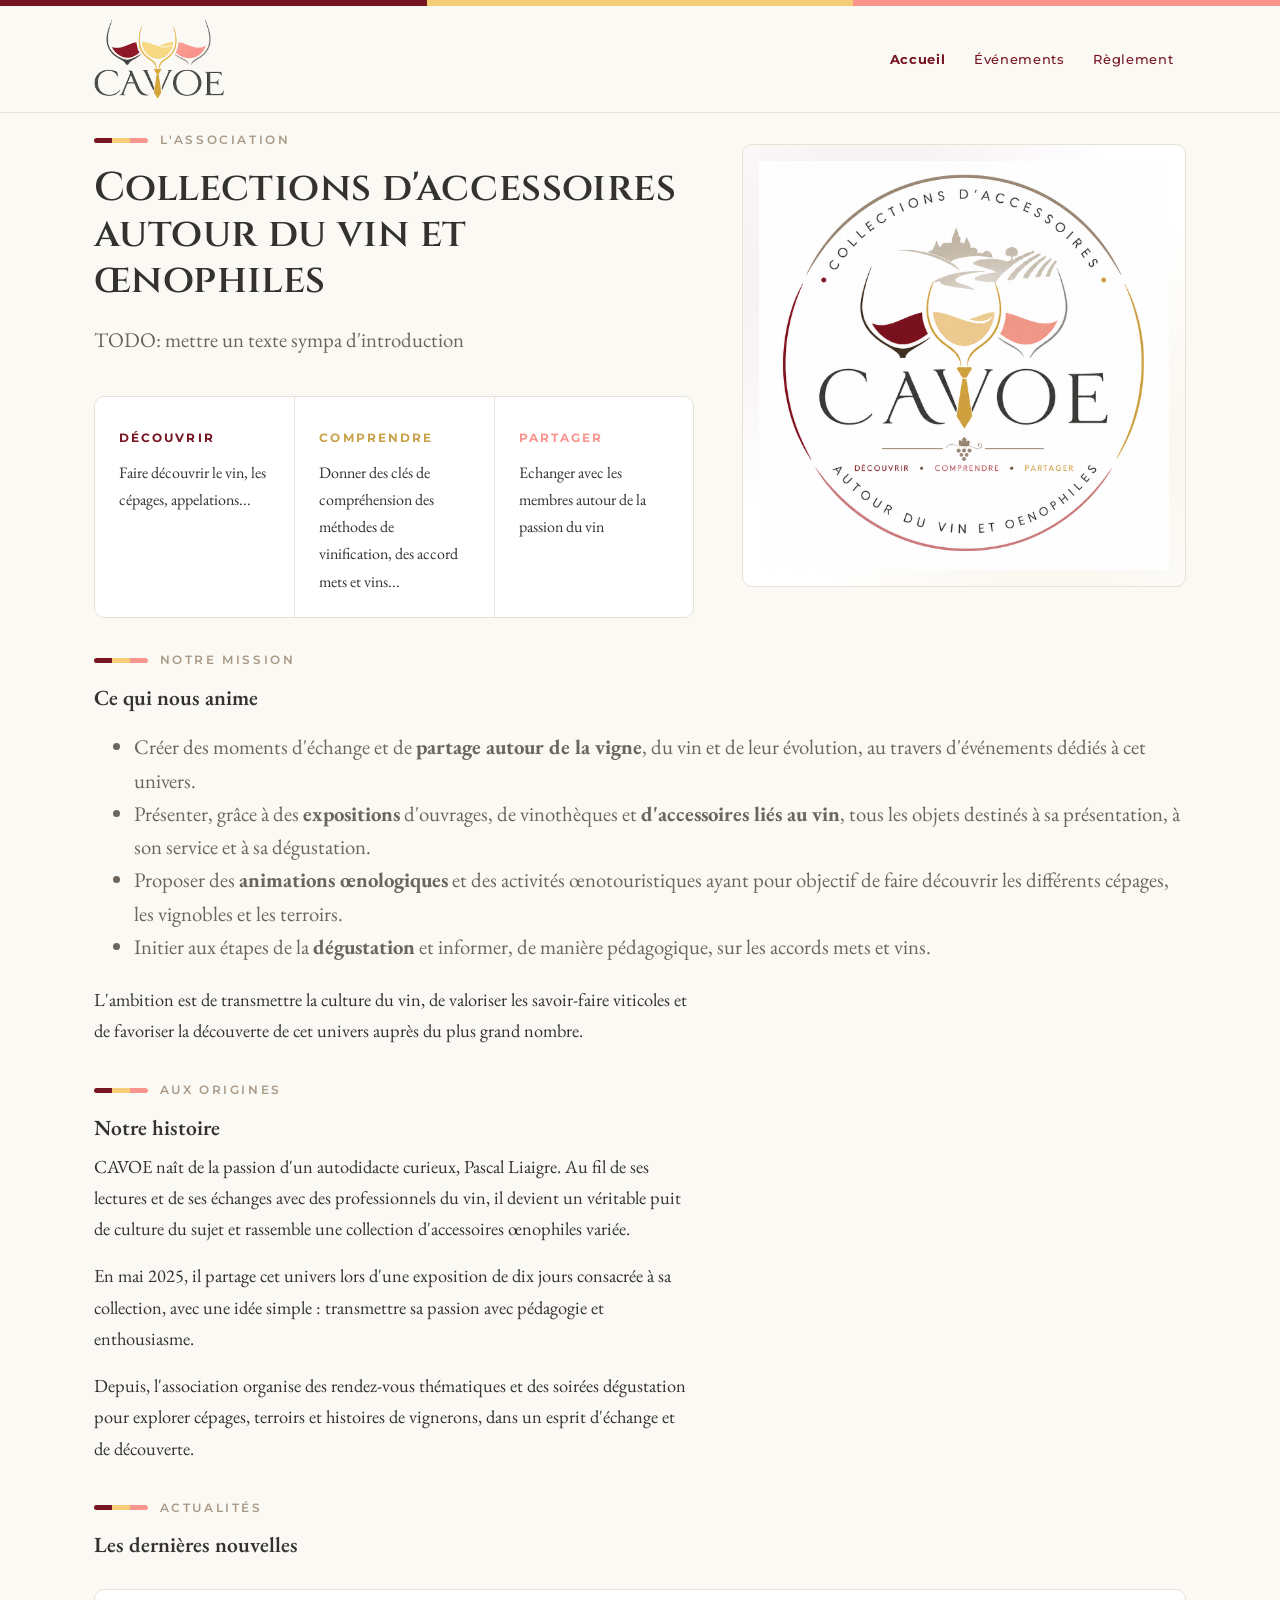
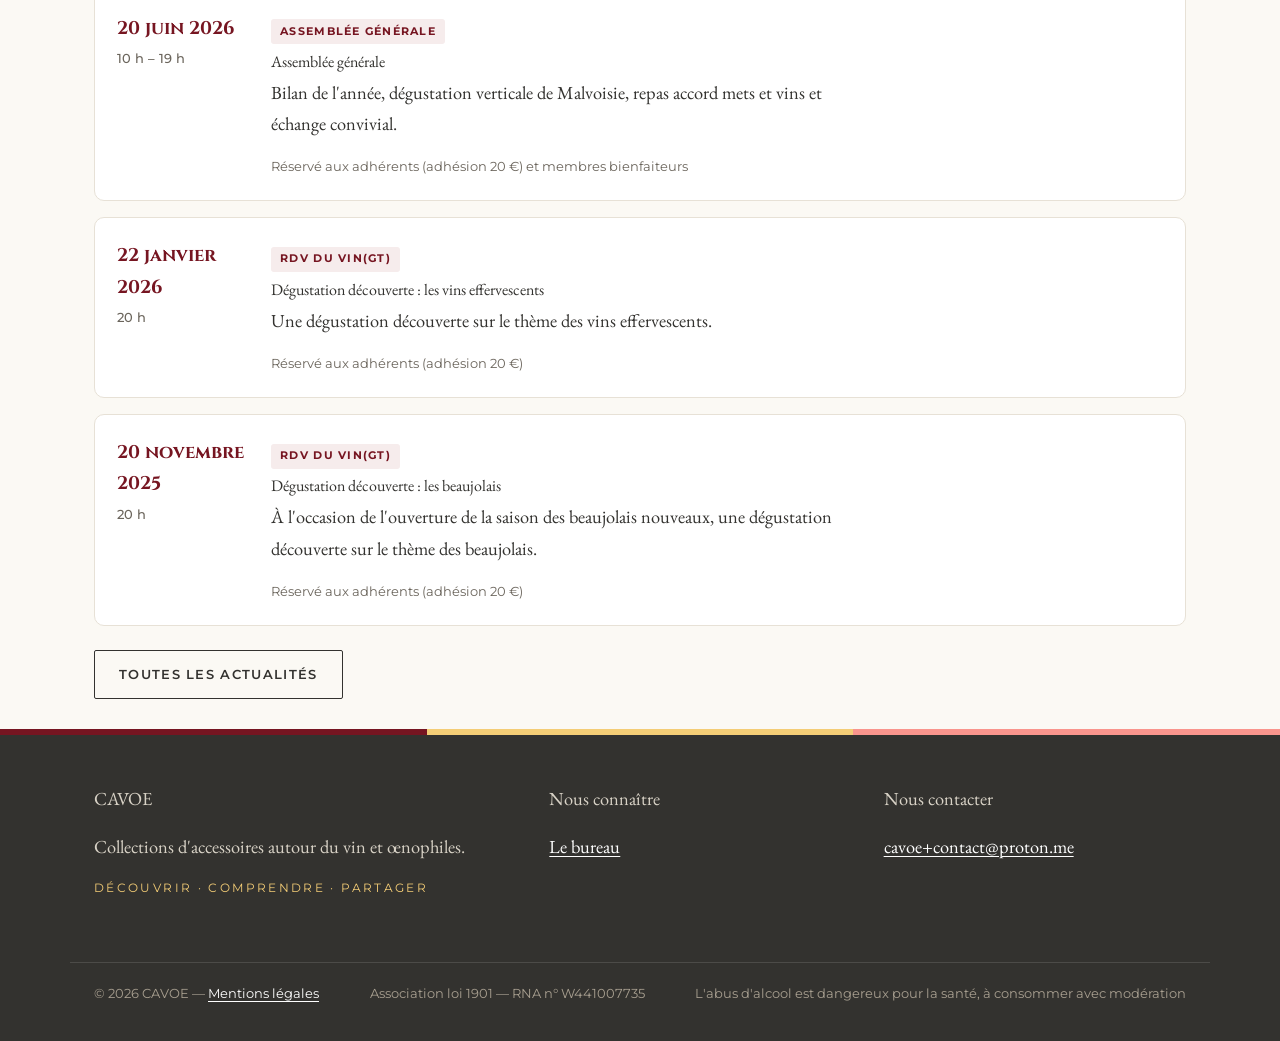
==== commit 57a2452c: "Fix: cursor and inproper span" ====
--- a/index.html
+++ b/index.html
@@ -22,7 +22,7 @@
     <section class="hero">
         <div class="wrap hero__inner">
             <div>
-                <span class="eyebrow">L'association</span>
+                <p class="eyebrow">L'association</p>
                 <h1>Collections d'accessoires autour du vin et œnophiles</h1>
                 <p class="lead">
                     TODO: mettre un texte sympa d'introduction
@@ -51,7 +51,7 @@
     <!-- ========================= MISSION ========================= -->
     <section class="section">
         <div class="wrap">
-            <span class="eyebrow">Notre mission</span>
+            <p class="eyebrow">Notre mission</p>
             <h2>Ce qui nous anime</h2>
             <ul class="lead">
                 <li>Créer des moments d'échange et de <strong>partage autour de la vigne</strong>, du vin et de leur évolution, au travers d'événements dédiés à cet univers.</li>
@@ -66,7 +66,7 @@
     <!-- ========================= HISTOIRE ========================= -->
     <section class="section">
         <div class="wrap">
-            <span class="eyebrow">Aux origines</span>
+            <p class="eyebrow">Aux origines</p>
             <h2>Notre histoire</h2>
             <p>
                 CAVOE naît de la passion d'un autodidacte curieux, Pascal Liaigre. Au fil de ses lectures
@@ -88,7 +88,7 @@
     <!-- ==================== DERNIÈRES ACTUS ==================== -->
     <section class="section">
         <div class="wrap">
-            <span class="eyebrow">Actualités</span>
+            <p class="eyebrow">Actualités</p>
             <h2>Les dernières nouvelles</h2>
             <ul class="news" id="home-events" style="margin-top:2rem;"></ul>
             <p style="margin-top:1.5rem;">
--- a/style.css
+++ b/style.css
@@ -67,6 +67,7 @@
 h3 { font-size: 1.0rem; font-family: var(--font-body); font-weight: 400; }
 
 p { margin: 0 0 1rem; max-width: 66ch; }
+p, h1, h2, h3, h4 { cursor: default}
 
 a { color: var(--wine); text-decoration-thickness: 1px; text-underline-offset: 3px; }
 a:hover { color: var(--ink); }
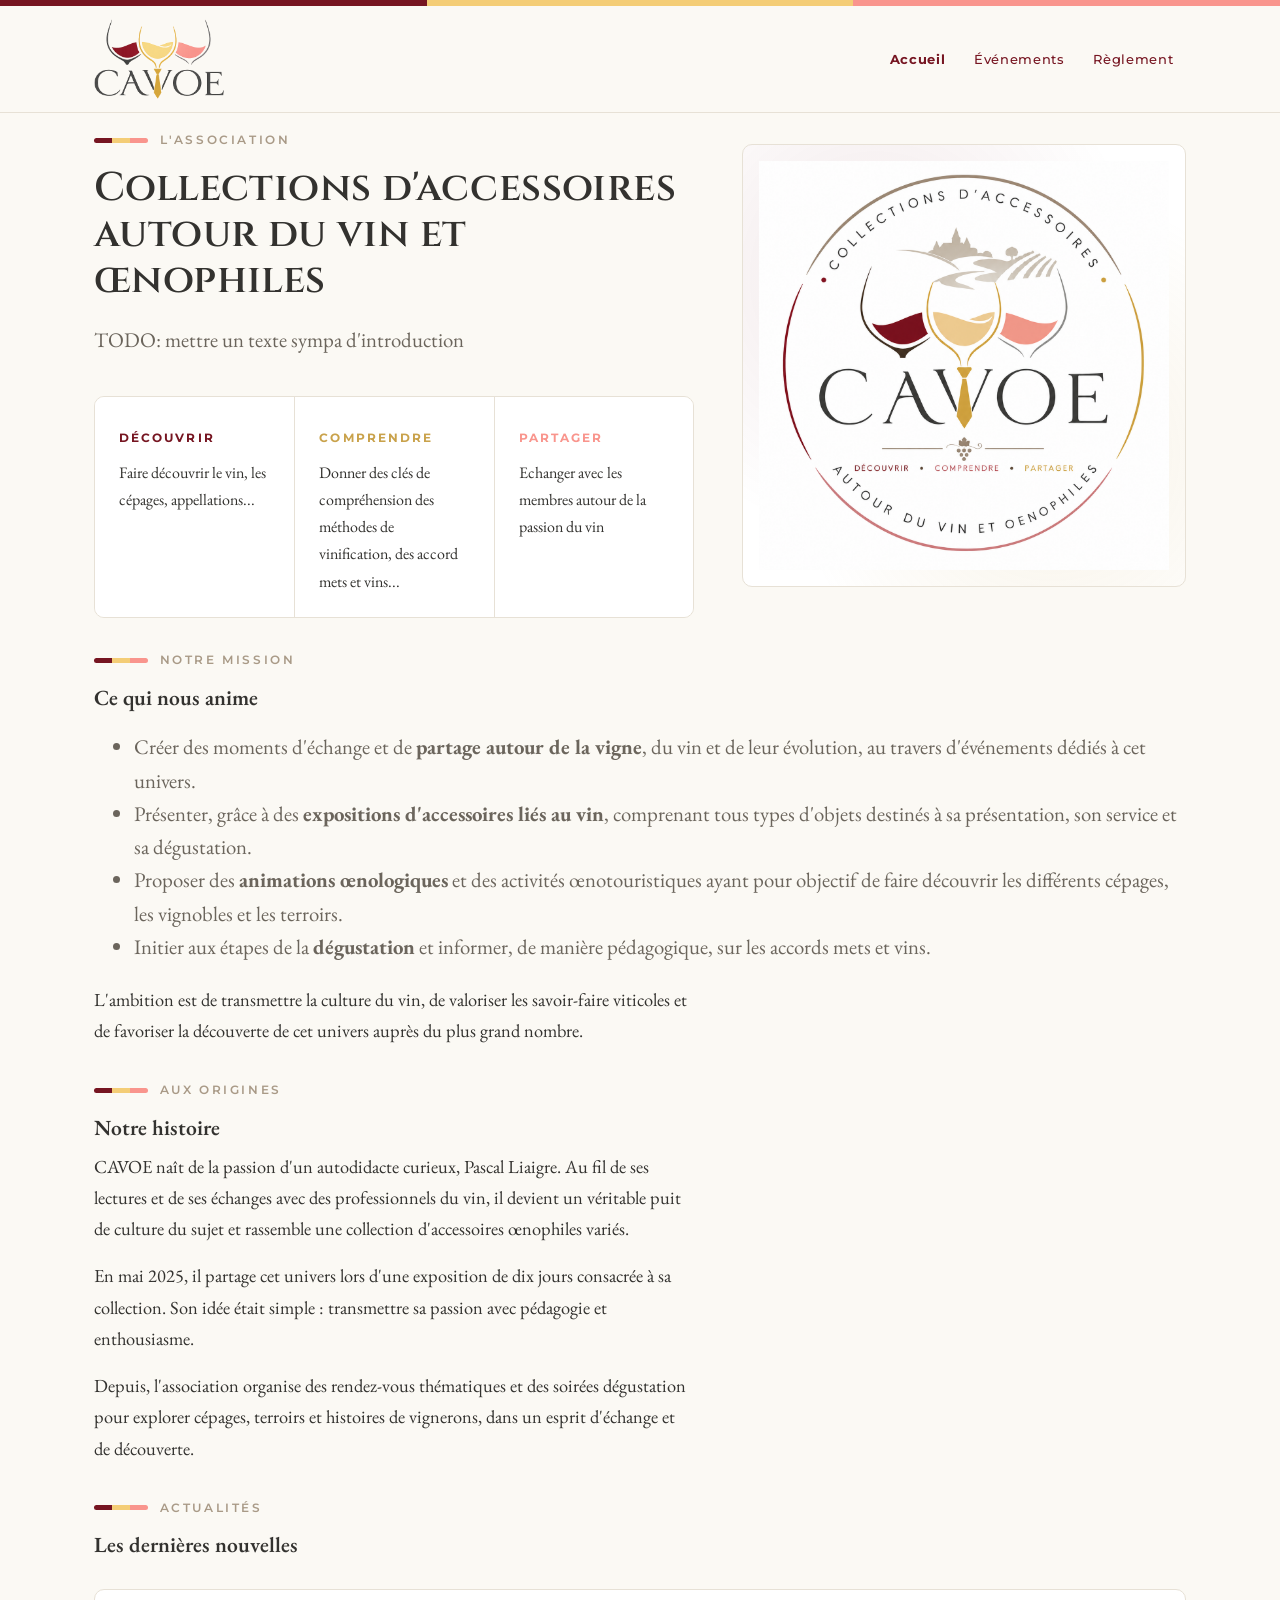
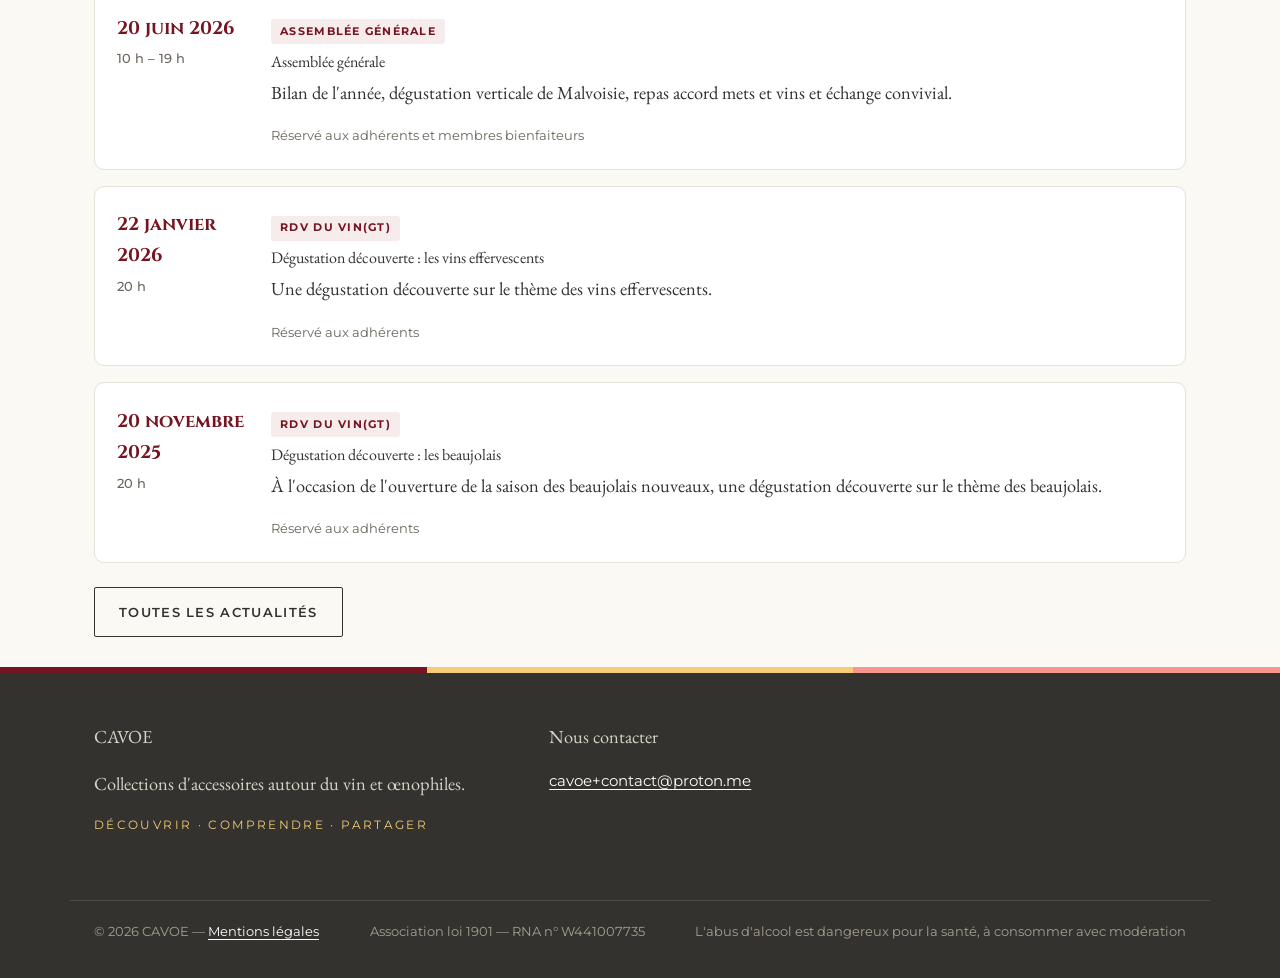
==== commit 5cbc9121: "Fix: typos" ====
--- a/index.html
+++ b/index.html
@@ -32,7 +32,7 @@
                 <div class="triptych">
                     <div>
                         <span class="k">Découvrir</span>
-                        <p>Faire découvrir le vin, les cépages, appelations...</p>
+                        <p>Faire découvrir le vin, les cépages, appellations...</p>
                     </div>
                     <div>
                         <span class="k">Comprendre</span>
@@ -55,7 +55,7 @@
             <h2>Ce qui nous anime</h2>
             <ul class="lead">
                 <li>Créer des moments d'échange et de <strong>partage autour de la vigne</strong>, du vin et de leur évolution, au travers d'événements dédiés à cet univers.</li>
-                <li>Présenter, grâce à des <strong>expositions</strong> d'ouvrages, de vinothèques et <strong>d'accessoires liés au vin</strong>, tous les objets destinés à sa présentation, à son service et à sa dégustation.</li>
+                <li>Présenter, grâce à des <strong>expositions d'accessoires liés au vin</strong>, comprenant tous types d'objets destinés à sa présentation, son service et sa dégustation.</li>
                 <li>Proposer des <strong>animations œnologiques</strong> et des activités œnotouristiques ayant pour objectif de faire découvrir les différents cépages, les vignobles et les terroirs.</li>
                 <li>Initier aux étapes de la <strong>dégustation</strong> et informer, de manière pédagogique, sur les accords mets et vins.</li>
             </ul>
@@ -71,11 +71,11 @@
             <p>
                 CAVOE naît de la passion d'un autodidacte curieux, Pascal Liaigre. Au fil de ses lectures
                 et de ses échanges avec des professionnels du vin, il devient un véritable puit de culture du sujet
-                et rassemble une collection d'accessoires œnophiles variée.
+                et rassemble une collection d'accessoires œnophiles variés.
             </p>
             <p>
                 En mai 2025, il partage cet univers lors d'une exposition de dix jours consacrée à sa
-                collection, avec une idée simple : transmettre sa passion avec pédagogie et enthousiasme.
+                collection. Son idée était simple : transmettre sa passion avec pédagogie et enthousiasme.
             </p>
             <p>
                 Depuis, l'association organise des rendez-vous
@@ -92,7 +92,7 @@
             <h2>Les dernières nouvelles</h2>
             <ul class="news" id="home-events" style="margin-top:2rem;"></ul>
             <p style="margin-top:1.5rem;">
-                <a class="btn btn--ghost" href="evennements.html">Toutes les actualités</a>
+                <a class="btn btn--ghost" href="evenements.html">Toutes les actualités</a>
             </p>
         </div>
     </section>
--- a/style.css
+++ b/style.css
@@ -300,6 +300,11 @@
     display: flex; flex-wrap: wrap; gap: .5rem 1.5rem; justify-content: space-between;
 }
 
+.justified {
+    max-width: 100%;
+    text-justify: inter-word;
+}
+
 /* -------------------------------------------------------------------------
    Responsive
    ------------------------------------------------------------------------- */
